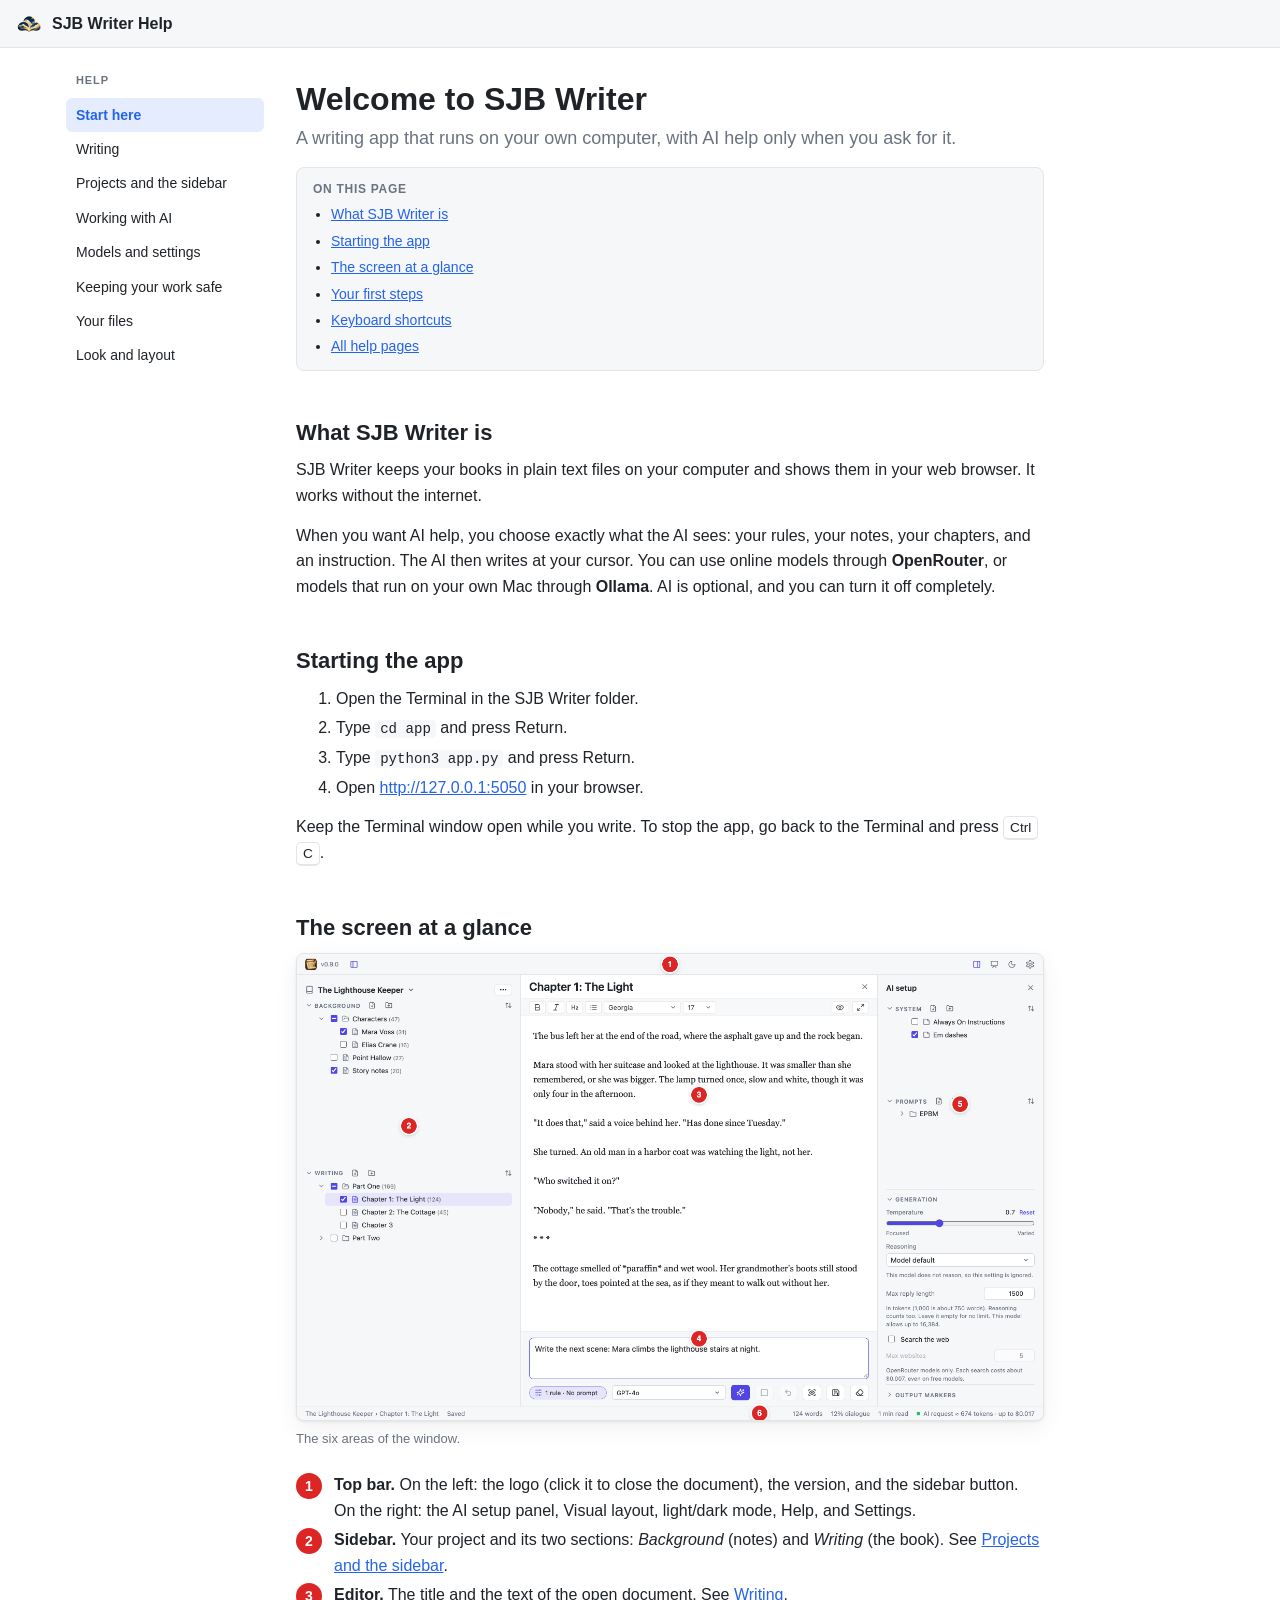
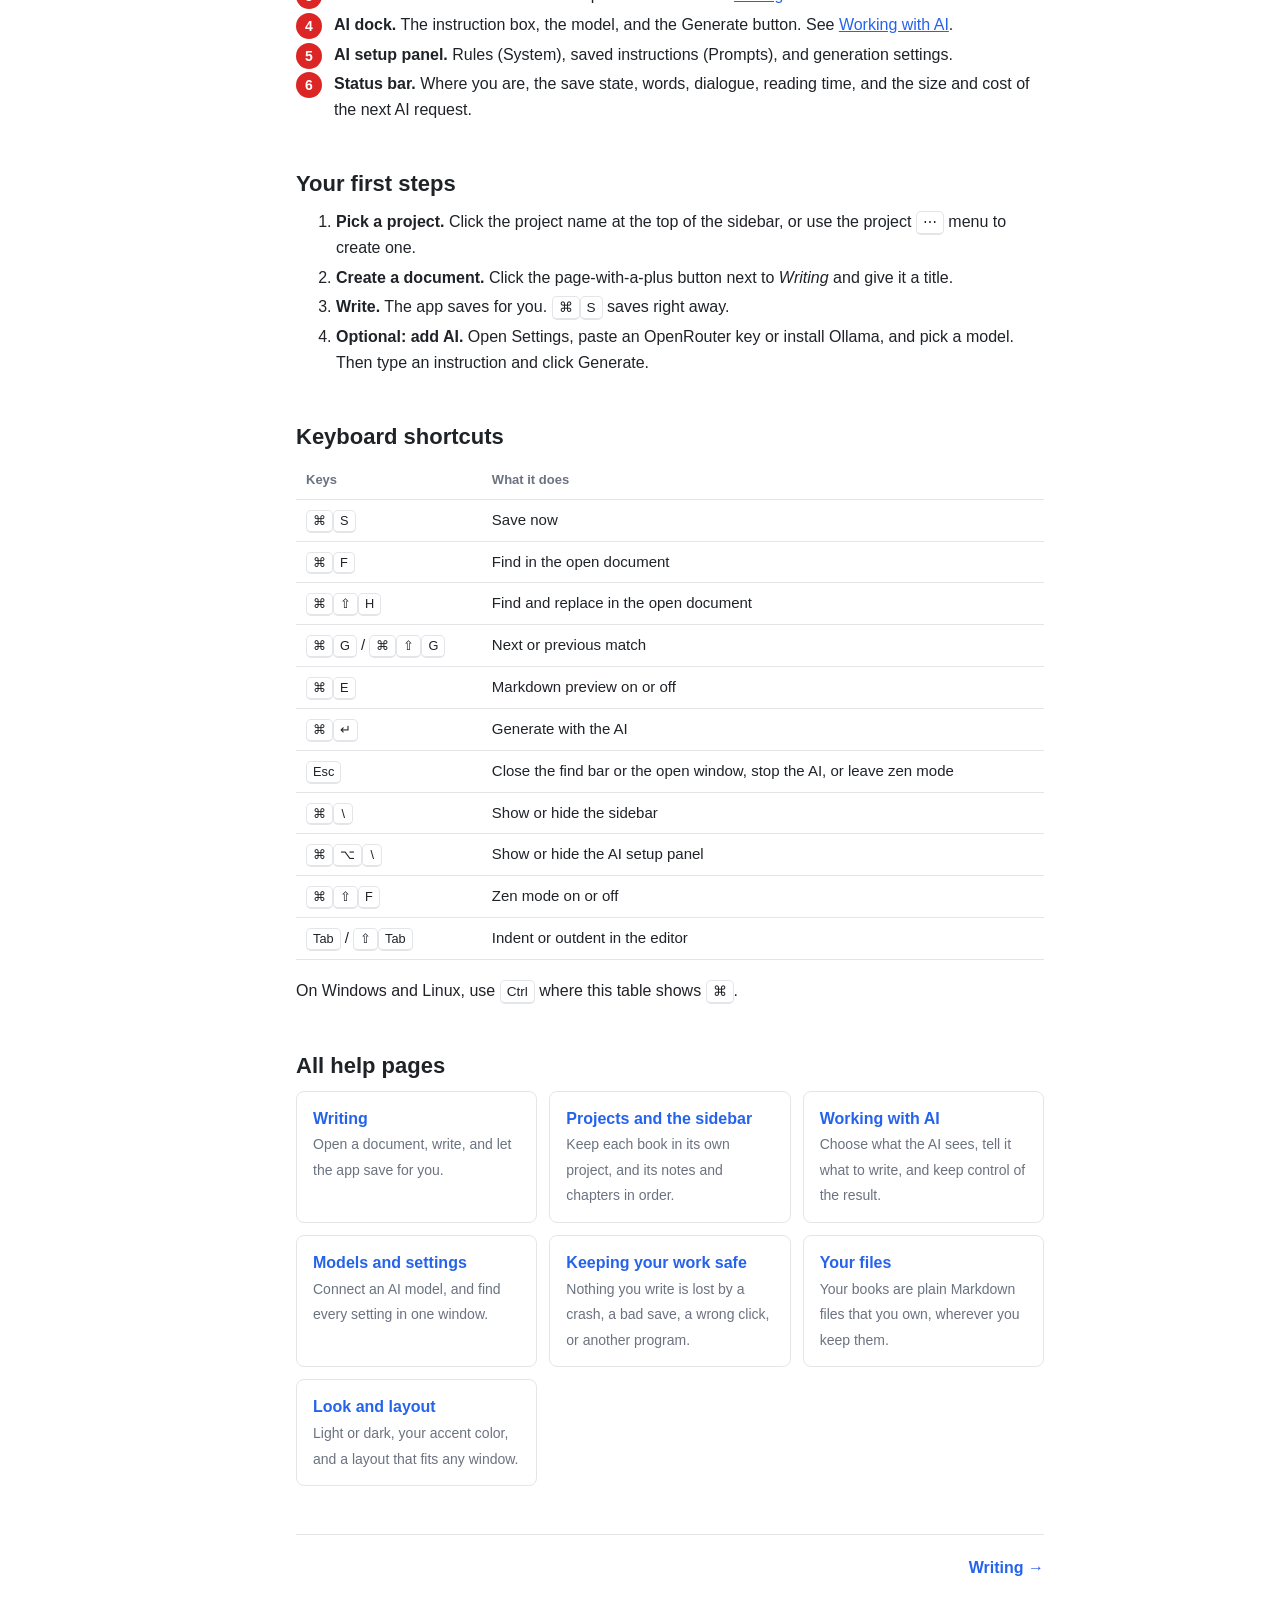
==== app/static/help/index.html @ fd3080e0 "Merge Carlo's SJBWriter changes for review" ====
<!doctype html>
<html lang="en">
<head>
  <meta charset="utf-8">
  <meta name="viewport" content="width=device-width, initial-scale=1">
  <title>Start here · SJB Writer Help</title>
  <link rel="icon" type="image/png" sizes="32x32" href="../branding/favicon-32x32.png">
  <link rel="stylesheet" href="help.css">
  <script src="help.js" defer></script>
</head>
<body>
<header class="help-top">
  <a class="help-brand" href="index.html"><img src="../branding/icon-192.png" alt="">SJB Writer Help</a>
  <a class="help-back" id="helpBack" href="/">Back to the app</a>
</header>
<div class="help-layout">
  <nav class="help-nav" aria-label="Help pages">
    <h2>Help</h2>
    <ol>
      <li><a href="index.html" aria-current="page">Start here</a></li>
      <li><a href="writing.html">Writing</a></li>
      <li><a href="organizing.html">Projects and the sidebar</a></li>
      <li><a href="ai.html">Working with AI</a></li>
      <li><a href="models.html">Models and settings</a></li>
      <li><a href="safety.html">Keeping your work safe</a></li>
      <li><a href="files.html">Your files</a></li>
      <li><a href="look.html">Look and layout</a></li>
    </ol>
  </nav>
  <main class="help-main">
<h1>Welcome to SJB Writer</h1>
<p class="help-lead">A writing app that runs on your own computer, with AI help only when you ask for it.</p>
<nav class="help-toc" aria-label="On this page">
  <strong>On this page</strong>
  <ul>
    <li><a href="#what">What SJB Writer is</a></li>
    <li><a href="#start">Starting the app</a></li>
    <li><a href="#screen">The screen at a glance</a></li>
    <li><a href="#first-steps">Your first steps</a></li>
    <li><a href="#shortcuts">Keyboard shortcuts</a></li>
    <li><a href="#pages">All help pages</a></li>
  </ul>
</nav>

<h2 id="what">What SJB Writer is</h2>
<p>SJB Writer keeps your books in plain text files on your computer and shows them in your web browser. It works without the internet.</p>
<p>When you want AI help, you choose exactly what the AI sees: your rules, your notes, your chapters, and an instruction. The AI then writes at your cursor. You can use online models through <strong>OpenRouter</strong>, or models that run on your own Mac through <strong>Ollama</strong>. AI is optional, and you can turn it off completely.</p>

<h2 id="start">Starting the app</h2>
<ol>
<li>Open the Terminal in the SJB Writer folder.</li>
<li>Type <code>cd app</code> and press Return.</li>
<li>Type <code>python3 app.py</code> and press Return.</li>
<li>Open <a href="http://127.0.0.1:5050">http://127.0.0.1:5050</a> in your browser.</li>
</ol>
<p>Keep the Terminal window open while you write. To stop the app, go back to the Terminal and press <kbd>Ctrl</kbd><kbd>C</kbd>.</p>

<h2 id="screen">The screen at a glance</h2>
<figure>
  <img src="assets/overview.png" alt="The SJB Writer window, with six numbered areas" loading="lazy">
  <figcaption>The six areas of the window.</figcaption>
</figure>
<ol class="callouts">
<li data-n="1"><strong>Top bar.</strong> On the left: the logo (click it to close the document), the version, and the sidebar button. On the right: the AI setup panel, Visual layout, light/dark mode, Help, and Settings.</li>
<li data-n="2"><strong>Sidebar.</strong> Your project and its two sections: <em>Background</em> (notes) and <em>Writing</em> (the book). See <a href="organizing.html">Projects and the sidebar</a>.</li>
<li data-n="3"><strong>Editor.</strong> The title and the text of the open document. See <a href="writing.html">Writing</a>.</li>
<li data-n="4"><strong>AI dock.</strong> The instruction box, the model, and the Generate button. See <a href="ai.html">Working with AI</a>.</li>
<li data-n="5"><strong>AI setup panel.</strong> Rules (System), saved instructions (Prompts), and generation settings.</li>
<li data-n="6"><strong>Status bar.</strong> Where you are, the save state, words, dialogue, reading time, and the size and cost of the next AI request.</li>
</ol>

<h2 id="first-steps">Your first steps</h2>
<ol>
<li><strong>Pick a project.</strong> Click the project name at the top of the sidebar, or use the project <kbd>⋯</kbd> menu to create one.</li>
<li><strong>Create a document.</strong> Click the page-with-a-plus button next to <em>Writing</em> and give it a title.</li>
<li><strong>Write.</strong> The app saves for you. <kbd>⌘</kbd><kbd>S</kbd> saves right away.</li>
<li><strong>Optional: add AI.</strong> Open Settings, paste an OpenRouter key or install Ollama, and pick a model. Then type an instruction and click Generate.</li>
</ol>

<h2 id="shortcuts">Keyboard shortcuts</h2>
<table>
<thead><tr><th>Keys</th><th>What it does</th></tr></thead>
<tbody>
<tr><td><kbd>⌘</kbd><kbd>S</kbd></td><td>Save now</td></tr>
<tr><td><kbd>⌘</kbd><kbd>F</kbd></td><td>Find in the open document</td></tr>
<tr><td><kbd>⌘</kbd><kbd>⇧</kbd><kbd>H</kbd></td><td>Find and replace in the open document</td></tr>
<tr><td><kbd>⌘</kbd><kbd>G</kbd> / <kbd>⌘</kbd><kbd>⇧</kbd><kbd>G</kbd></td><td>Next or previous match</td></tr>
<tr><td><kbd>⌘</kbd><kbd>E</kbd></td><td>Markdown preview on or off</td></tr>
<tr><td><kbd>⌘</kbd><kbd>↵</kbd></td><td>Generate with the AI</td></tr>
<tr><td><kbd>Esc</kbd></td><td>Close the find bar or the open window, stop the AI, or leave zen mode</td></tr>
<tr><td><kbd>⌘</kbd><kbd>\</kbd></td><td>Show or hide the sidebar</td></tr>
<tr><td><kbd>⌘</kbd><kbd>⌥</kbd><kbd>\</kbd></td><td>Show or hide the AI setup panel</td></tr>
<tr><td><kbd>⌘</kbd><kbd>⇧</kbd><kbd>F</kbd></td><td>Zen mode on or off</td></tr>
<tr><td><kbd>Tab</kbd> / <kbd>⇧</kbd><kbd>Tab</kbd></td><td>Indent or outdent in the editor</td></tr>
</tbody>
</table>
<p>On Windows and Linux, use <kbd>Ctrl</kbd> where this table shows <kbd>⌘</kbd>.</p>

<h2 id="pages">All help pages</h2>
<div class="help-cards">
  <a href="writing.html"><strong>Writing</strong><span>Open a document, write, and let the app save for you.</span></a>
  <a href="organizing.html"><strong>Projects and the sidebar</strong><span>Keep each book in its own project, and its notes and chapters in order.</span></a>
  <a href="ai.html"><strong>Working with AI</strong><span>Choose what the AI sees, tell it what to write, and keep control of the result.</span></a>
  <a href="models.html"><strong>Models and settings</strong><span>Connect an AI model, and find every setting in one window.</span></a>
  <a href="safety.html"><strong>Keeping your work safe</strong><span>Nothing you write is lost by a crash, a bad save, a wrong click, or another program.</span></a>
  <a href="files.html"><strong>Your files</strong><span>Your books are plain Markdown files that you own, wherever you keep them.</span></a>
  <a href="look.html"><strong>Look and layout</strong><span>Light or dark, your accent color, and a layout that fits any window.</span></a>
</div>

<nav class="help-pager" aria-label="More help">
  <span></span>
  <a href="writing.html">Writing →</a>
</nav>
  </main>
</div>
</body>
</html>
---- app/static/help/help.css ----
/* SJB Writer help pages: the app's colors and fonts, laid out for reading.
   Tokens match app/static/style.css; help.js adds mode-dark and accent-* to <body>. */

body {
  --bg: #ffffff;
  --text: #1f2328;
  --text-muted: #6b7280;
  --panel: #f6f7f9;
  --surface: #ffffff;
  --border: #e3e5e8;
  --hover: #eceef1;
  --accent-light: #2563eb;
  --accent-dark: #60a5fa;
  --accent: var(--accent-light);
  --accent-soft: color-mix(in srgb, var(--accent) 12%, var(--bg));
  --shadow: 0 1px 3px rgba(0, 0, 0, 0.08), 0 8px 24px rgba(0, 0, 0, 0.06);
  --gutter: 16px;
  --topbar-h: 48px;
}

body.mode-dark {
  --bg: #17181b;
  --text: #e6e7e9;
  --text-muted: #9097a0;
  --panel: #1e2024;
  --surface: #26282d;
  --border: #2f3237;
  --hover: #2a2d32;
  --accent: var(--accent-dark);
  --accent-soft: color-mix(in srgb, var(--accent) 22%, var(--bg));
  --shadow: 0 1px 3px rgba(0, 0, 0, 0.4), 0 8px 24px rgba(0, 0, 0, 0.35);
}

body.accent-blue    { --accent-light: #2563eb; --accent-dark: #60a5fa; }
body.accent-indigo  { --accent-light: #4f46e5; --accent-dark: #818cf8; }
body.accent-teal    { --accent-light: #0d9488; --accent-dark: #2dd4bf; }
body.accent-crimson { --accent-light: #dc2626; --accent-dark: #f87171; }
body.accent-amber   { --accent-light: #b45309; --accent-dark: #fbbf24; }
body.accent-violet  { --accent-light: #7c3aed; --accent-dark: #a78bfa; }

* {
  box-sizing: border-box;
}

body {
  margin: 0;
  background-color: var(--bg);
  color: var(--text);
  font-family: -apple-system, BlinkMacSystemFont, "Segoe UI", Roboto, Helvetica, Arial, sans-serif;
  font-size: 16px;
  line-height: 1.6;
}

a {
  color: var(--accent);
}

/* ----- Top bar ----- */
.help-top {
  position: sticky;
  top: 0;
  z-index: 10;
  height: var(--topbar-h);
  display: flex;
  align-items: center;
  justify-content: space-between;
  gap: 16px;
  padding: 0 var(--gutter);
  background-color: var(--panel);
  border-bottom: 1px solid var(--border);
}

.help-brand {
  display: flex;
  align-items: center;
  gap: 10px;
  color: var(--text);
  font-weight: 600;
  text-decoration: none;
}

.help-brand img {
  width: 26px;
  height: 26px;
  object-fit: contain;
}

.help-back {
  font-size: 14px;
  text-decoration: none;
  padding: 5px 12px;
  border: 1px solid var(--border);
  border-radius: 6px;
  background-color: var(--surface);
  color: var(--text);
  white-space: nowrap;
}

.help-back:hover {
  background-color: var(--hover);
}

/* ----- Page layout: contents on the left, the page on the right ----- */
.help-layout {
  display: flex;
  align-items: flex-start;
  max-width: 1180px;
  margin: 0 auto;
}

.help-nav {
  position: sticky;
  top: var(--topbar-h);
  flex: 0 0 230px;
  max-height: calc(100vh - var(--topbar-h));
  overflow-y: auto;
  padding: 24px var(--gutter);
}

.help-nav h2 {
  margin: 0 0 8px 10px;
  font-size: 11px;
  font-weight: 600;
  letter-spacing: 0.08em;
  text-transform: uppercase;
  color: var(--text-muted);
}

.help-nav ol {
  list-style: none;
  margin: 0;
  padding: 0;
}

.help-nav a {
  display: block;
  padding: 6px 10px;
  border-radius: 6px;
  color: var(--text);
  font-size: 14px;
  text-decoration: none;
}

.help-nav a:hover {
  background-color: var(--hover);
}

.help-nav a[aria-current="page"] {
  background-color: var(--accent-soft);
  color: var(--accent);
  font-weight: 600;
}

.help-main {
  flex: 1;
  min-width: 0;
  max-width: 780px;
  padding: 32px var(--gutter) 64px;
}

/* ----- Text ----- */
.help-main h1 {
  margin: 0 0 6px;
  font-size: 32px;
  line-height: 1.2;
}

.help-lead {
  margin: 0 0 28px;
  font-size: 18px;
  color: var(--text-muted);
}

.help-main h2 {
  margin: 40px 0 10px;
  padding-top: 8px;
  font-size: 22px;
  line-height: 1.3;
  scroll-margin-top: calc(var(--topbar-h) + 8px);
}

.help-main h3 {
  margin: 24px 0 6px;
  font-size: 17px;
}

.help-main p,
.help-main ul,
.help-main ol {
  margin: 0 0 14px;
}

.help-main li + li {
  margin-top: 4px;
}

/* On this page: links to the page's sections */
.help-toc {
  margin: 0 0 28px;
  padding: 12px 16px;
  border: 1px solid var(--border);
  border-radius: 8px;
  background-color: var(--panel);
  font-size: 14px;
}

.help-toc strong {
  display: block;
  margin-bottom: 4px;
  color: var(--text-muted);
  font-size: 12px;
  letter-spacing: 0.06em;
  text-transform: uppercase;
}

.help-toc ul {
  margin: 0;
  padding-left: 18px;
}

kbd {
  display: inline-block;
  min-width: 1.6em;
  padding: 1px 6px;
  border: 1px solid var(--border);
  border-bottom-width: 2px;
  border-radius: 5px;
  background-color: var(--surface);
  font-family: inherit;
  font-size: 0.85em;
  line-height: 1.4;
  text-align: center;
}

code {
  padding: 1px 5px;
  border-radius: 4px;
  background-color: var(--panel);
  font-family: ui-monospace, SFMono-Regular, Menlo, monospace;
  font-size: 0.88em;
}

pre {
  margin: 0 0 16px;
  padding: 12px 14px;
  border: 1px solid var(--border);
  border-radius: 8px;
  background-color: var(--panel);
  overflow-x: auto;
  font-size: 14px;
  line-height: 1.5;
}

pre code {
  padding: 0;
  background: none;
}

/* A short tip or warning */
.help-note {
  margin: 0 0 16px;
  padding: 10px 14px;
  border-left: 3px solid var(--accent);
  border-radius: 0 8px 8px 0;
  background-color: var(--accent-soft);
}

.help-note p:last-child {
  margin-bottom: 0;
}

/* Screenshots */
figure {
  margin: 8px 0 22px;
}

figure img {
  display: block;
  max-width: 100%;
  height: auto;
  border: 1px solid var(--border);
  border-radius: 8px;
  box-shadow: var(--shadow);
  background-color: var(--surface);
}

figure.narrow img {
  max-width: 360px;
}

figure.small img {
  max-width: 480px;
}

figcaption {
  margin-top: 8px;
  font-size: 13px;
  color: var(--text-muted);
}

/* Tables (shortcuts, settings) */
table {
  width: 100%;
  margin: 0 0 18px;
  border-collapse: collapse;
  font-size: 15px;
}

th,
td {
  padding: 8px 10px;
  border-bottom: 1px solid var(--border);
  text-align: left;
  vertical-align: top;
}

th {
  font-size: 13px;
  color: var(--text-muted);
  font-weight: 600;
}

td:first-child {
  white-space: nowrap;
}

/* Numbered markers that match the red circles in the overview screenshot */
.callouts {
  list-style: none;
  padding: 0;
}

.callouts li {
  position: relative;
  padding-left: 38px;
}

.callouts li::before {
  content: attr(data-n);
  position: absolute;
  left: 0;
  top: 1px;
  width: 26px;
  height: 26px;
  border-radius: 50%;
  background-color: #dc2626;
  color: #fff;
  font-size: 14px;
  font-weight: 700;
  line-height: 26px;
  text-align: center;
}

/* Cards that link to the other pages */
.help-cards {
  display: grid;
  grid-template-columns: repeat(auto-fill, minmax(220px, 1fr));
  gap: 12px;
  margin: 0 0 20px;
}

.help-cards a {
  display: block;
  padding: 14px 16px;
  border: 1px solid var(--border);
  border-radius: 8px;
  background-color: var(--surface);
  color: var(--text);
  text-decoration: none;
}

.help-cards a:hover {
  border-color: var(--accent);
}

.help-cards strong {
  display: block;
  color: var(--accent);
}

.help-cards span {
  font-size: 14px;
  color: var(--text-muted);
}

/* Previous / next page */
.help-pager {
  display: flex;
  justify-content: space-between;
  gap: 12px;
  margin-top: 48px;
  padding-top: 20px;
  border-top: 1px solid var(--border);
}

.help-pager a {
  text-decoration: none;
  font-weight: 600;
}

/* ----- Narrow windows: the contents list sits above the page ----- */
@media (max-width: 820px) {
  .help-layout {
    display: block;
  }

  .help-nav {
    position: static;
    max-height: none;
    padding: 12px var(--gutter) 0;
  }

  .help-nav h2 {
    display: none;
  }

  .help-nav ol {
    display: flex;
    flex-wrap: wrap;
    gap: 4px;
  }

  .help-nav a {
    padding: 4px 10px;
    border: 1px solid var(--border);
    font-size: 13px;
  }

  .help-main {
    padding-top: 20px;
  }

  .help-main h1 {
    font-size: 26px;
  }

  figure.narrow img,
  figure.small img {
    max-width: 100%;
  }
}
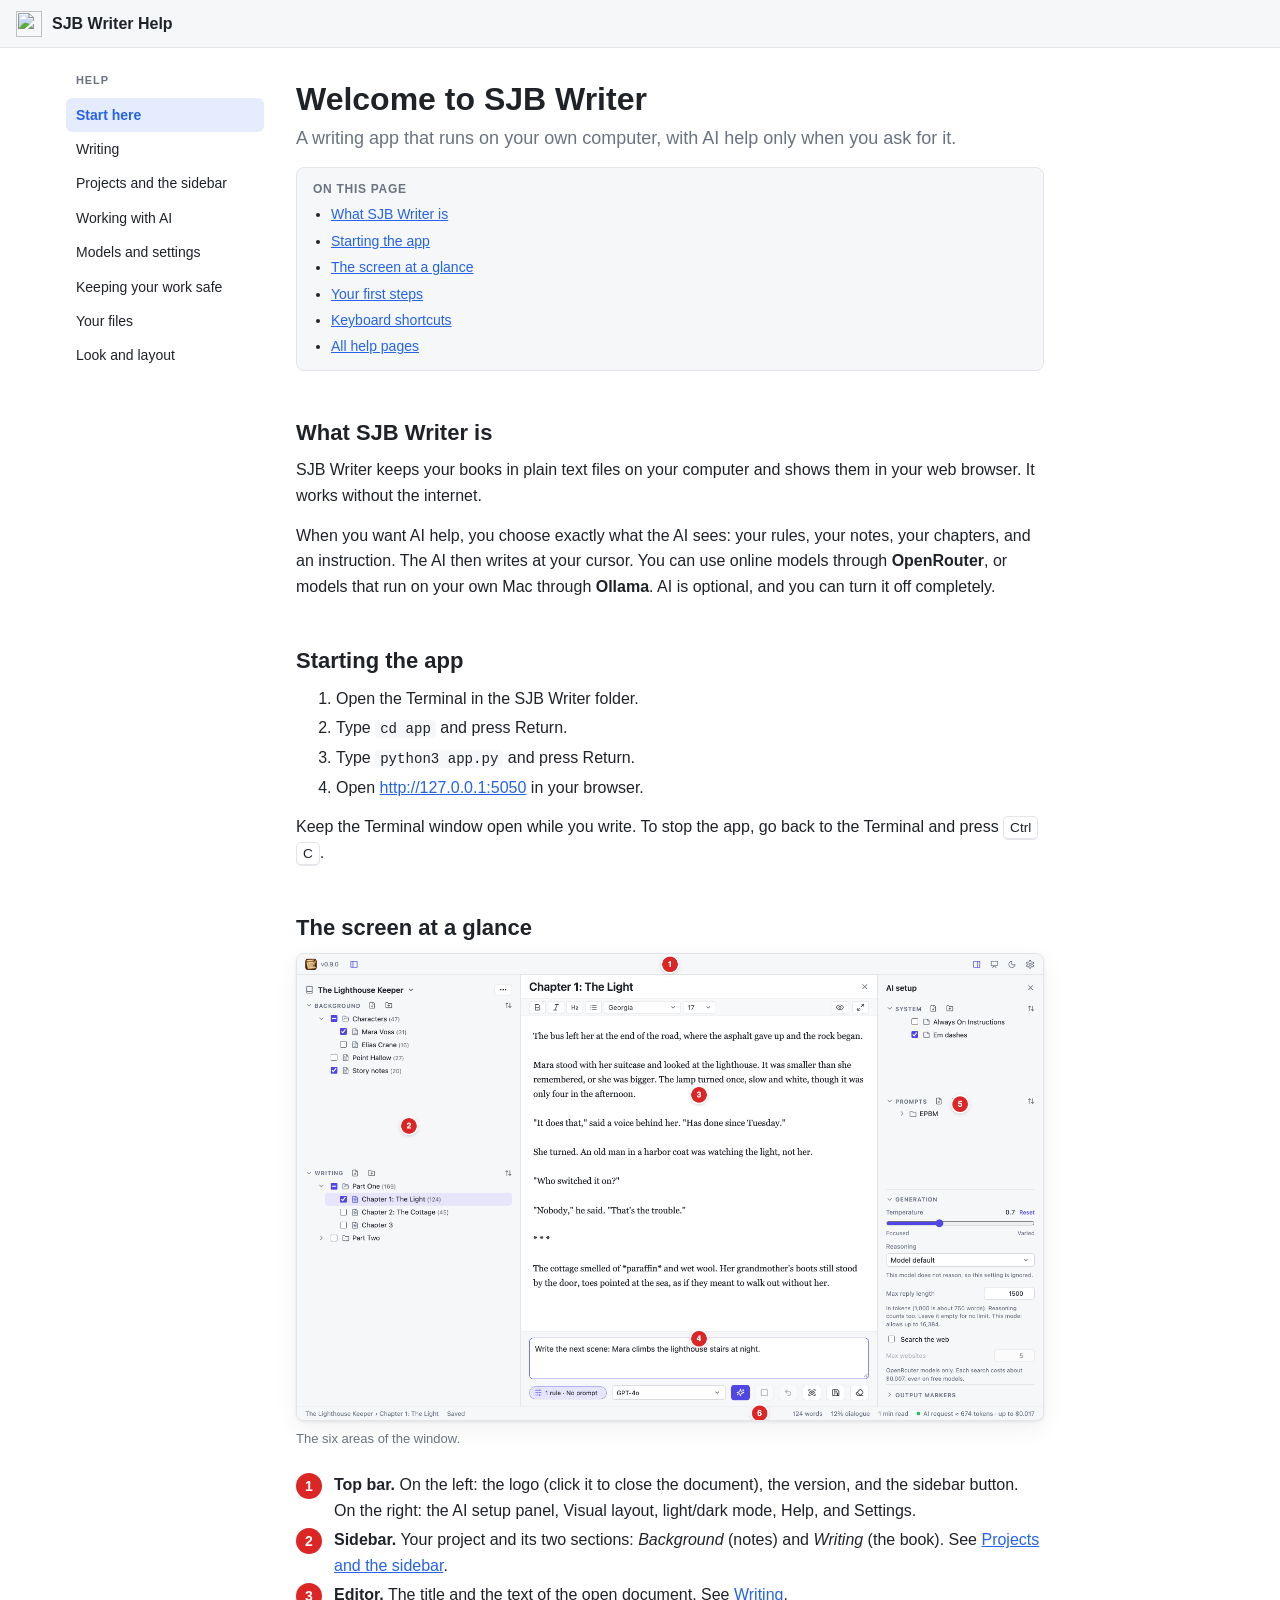
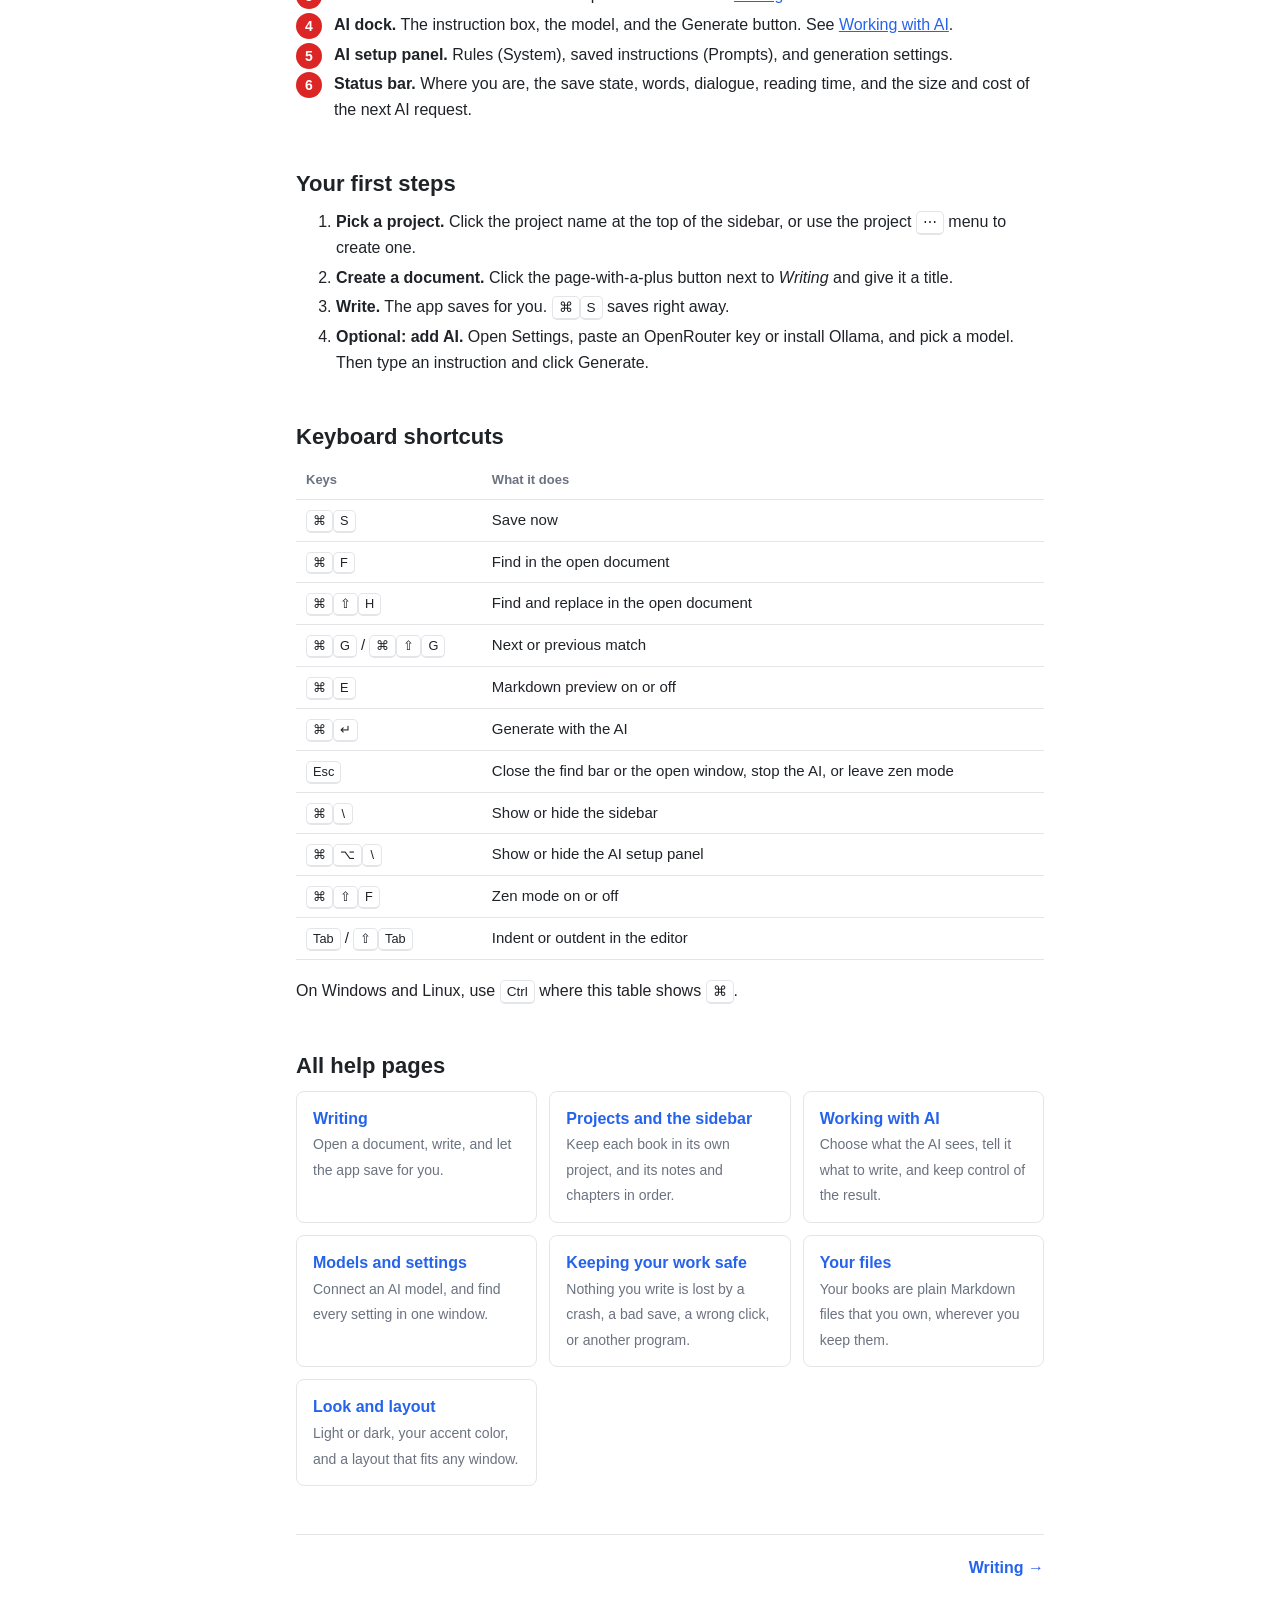
==== commit 346763d0: "Prepare SJB Writer 1.0.0 release" ====
--- a/app/static/help/index.html
+++ b/app/static/help/index.html
@@ -4,13 +4,13 @@
   <meta charset="utf-8">
   <meta name="viewport" content="width=device-width, initial-scale=1">
   <title>Start here · SJB Writer Help</title>
-  <link rel="icon" type="image/png" sizes="32x32" href="../branding/favicon-32x32.png">
+  <link rel="icon" type="image/png" sizes="32x32" href="../favicon-32x32.png">
   <link rel="stylesheet" href="help.css">
   <script src="help.js" defer></script>
 </head>
 <body>
 <header class="help-top">
-  <a class="help-brand" href="index.html"><img src="../branding/icon-192.png" alt="">SJB Writer Help</a>
+  <a class="help-brand" href="index.html"><img src="android-chrome-192x192.png" alt="">SJB Writer Help</a>
   <a class="help-back" id="helpBack" href="/">Back to the app</a>
 </header>
 <div class="help-layout">
